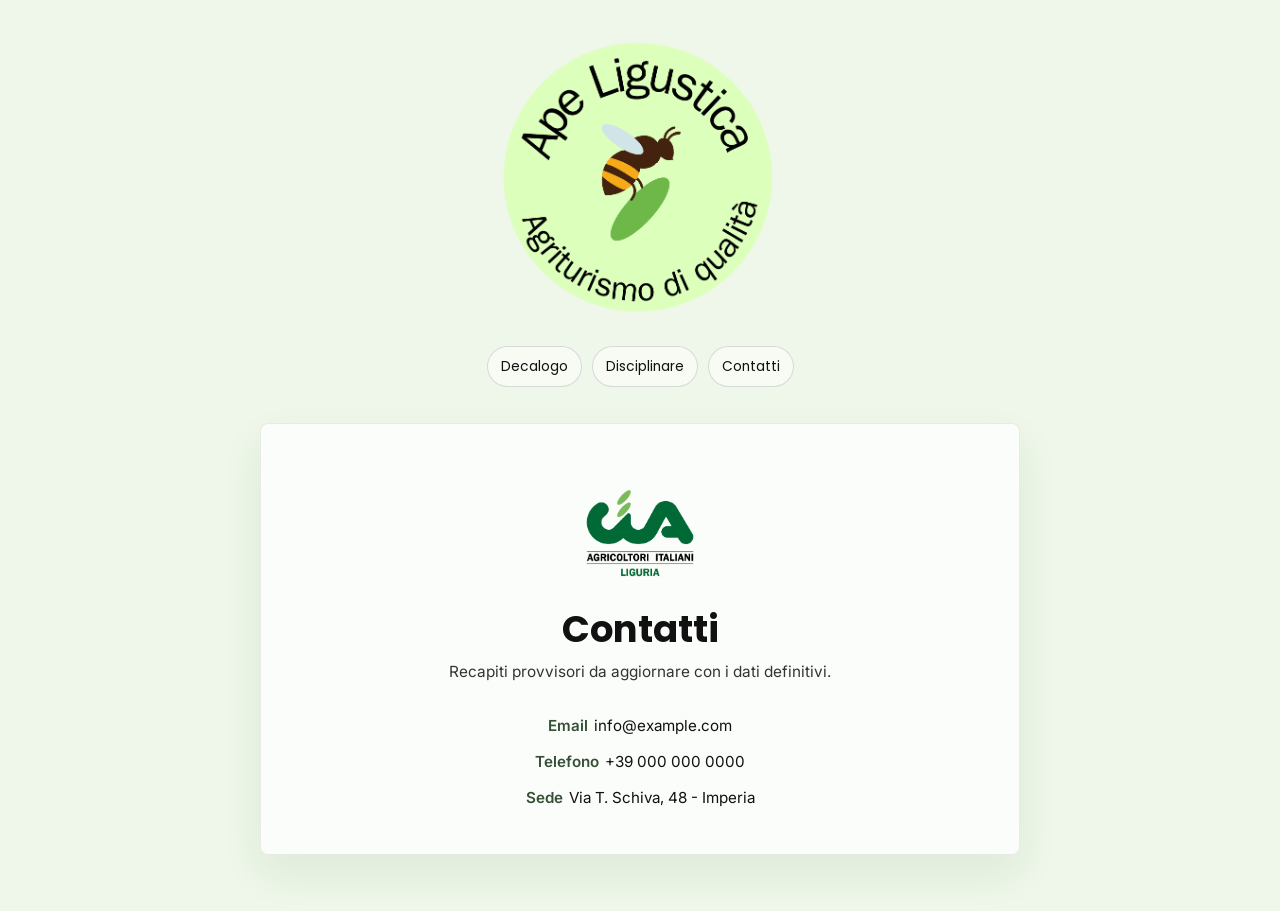
==== contatti.html @ fde1ad50 "Split content into separate pages" ====
<!DOCTYPE html>
<html lang="it">
<head>
  <meta charset="UTF-8">
  <meta name="viewport" content="width=device-width, initial-scale=1.0">
  <title>Contatti Ape Ligustica</title>
  <link rel="icon" type="image/png" href="ape-ligustica-logo.png">
  <link rel="apple-touch-icon" href="ape-ligustica-logo.png">
  <link rel="preconnect" href="https://fonts.googleapis.com">
  <link rel="preconnect" href="https://fonts.gstatic.com" crossorigin>
  <link href="https://fonts.googleapis.com/css2?family=Inter:wght@400;500;600&family=Poppins:wght@600;700&display=swap" rel="stylesheet">
  <style>
    * {
      box-sizing: border-box;
    }

    body {
      margin: 0;
      background: #eef7e9;
      color: #111;
      font-family: "Inter", Arial, sans-serif;
      font-size: 0.95rem;
      line-height: 1.7;
    }

    .page {
      width: min(100%, 980px);
      margin: 0 auto;
      padding: 32px 20px 56px;
    }

    .site-header {
      display: flex;
      flex-direction: column;
      align-items: center;
      justify-content: center;
      padding: 8px 0 36px;
    }

    .logo {
      display: block;
      width: min(60vw, 280px);
      height: auto;
      animation: logoFloat 4.5s ease-in-out infinite;
    }

    .quick-nav {
      display: flex;
      flex-wrap: wrap;
      justify-content: center;
      gap: 10px;
      margin-top: 26px;
      font-family: "Poppins", Arial, sans-serif;
      font-size: 0.86rem;
    }

    .quick-nav a {
      padding: 8px 13px;
      border: 1px solid rgba(17, 17, 17, 0.14);
      border-radius: 999px;
      background: rgba(255, 255, 255, 0.52);
      color: #111;
      text-decoration: none;
    }

    .quick-nav a:hover,
    .quick-nav a:focus {
      background: rgba(255, 255, 255, 0.82);
    }

    main {
      animation: fadeInUp 850ms ease-out both;
    }

    h1,
    h2 {
      margin: 0;
      color: #111;
      font-family: "Poppins", Arial, sans-serif;
      line-height: 1.25;
      text-align: center;
    }

    h1 {
      margin-bottom: 8px;
      font-size: clamp(1.55rem, 4vw, 2.3rem);
    }

    .section-intro {
      max-width: 620px;
      margin: 0 auto 28px;
      color: #333;
      text-align: center;
      font-size: 0.96rem;
      line-height: 1.6;
    }

    .content-panel {
      width: min(100%, 760px);
      margin: 0 auto;
      background: rgba(255, 255, 255, 0.72);
      border: 1px solid rgba(20, 20, 20, 0.08);
      border-radius: 8px;
      padding: clamp(26px, 5vw, 44px);
      box-shadow: 0 18px 40px rgba(44, 74, 39, 0.08);
      text-align: center;
    }

    .contact-logo {
      display: block;
      width: min(38vw, 120px);
      height: auto;
      margin: 0 auto 18px;
    }

    .contact-list {
      display: grid;
      gap: 10px;
      margin-top: 18px;
    }

    .contact-row {
      display: flex;
      flex-wrap: wrap;
      justify-content: center;
      gap: 6px;
    }

    .contact-label {
      color: #365037;
      font-weight: 600;
    }

    a {
      color: #111;
      text-decoration: none;
    }

    a:hover,
    a:focus {
      text-decoration: underline;
    }

    @keyframes fadeInUp {
      from {
        opacity: 0;
        transform: translateY(18px);
      }

      to {
        opacity: 1;
        transform: translateY(0);
      }
    }

    @keyframes logoFloat {
      0%,
      100% {
        transform: translateY(0);
      }

      50% {
        transform: translateY(-5px);
      }
    }

    @media (max-width: 640px) {
      .page {
        padding: 24px 14px 44px;
      }

      .logo {
        width: min(72vw, 220px);
      }
    }

    @media (prefers-reduced-motion: reduce) {
      main,
      .logo {
        animation: none;
      }
    }
  </style>
</head>
<body>
  <div class="page">
    <header class="site-header">
      <img src="ape-ligustica-logo.png" alt="Logo Ape Ligustica" class="logo">
      <nav class="quick-nav" aria-label="Navigazione principale">
        <a href="index.html#why-logo">Decalogo</a>
        <a href="disciplinare.html">Disciplinare</a>
        <a href="contatti.html">Contatti</a>
      </nav>
    </header>

    <main>
      <section class="content-panel" aria-labelledby="contatti">
        <img src="cia-liguria-logo.png" alt="Logo CIA Liguria" class="contact-logo">
        <h1 id="contatti">Contatti</h1>
        <p class="section-intro">Recapiti provvisori da aggiornare con i dati definitivi.</p>
        <div class="contact-list">
          <div class="contact-row">
            <span class="contact-label">Email</span>
            <a href="mailto:info@example.com">info@example.com</a>
          </div>
          <div class="contact-row">
            <span class="contact-label">Telefono</span>
            <a href="tel:+390000000000">+39 000 000 0000</a>
          </div>
          <div class="contact-row">
            <span class="contact-label">Sede</span>
            <span>Via T. Schiva, 48 - Imperia</span>
          </div>
        </div>
      </section>
    </main>
  </div>
</body>
</html>
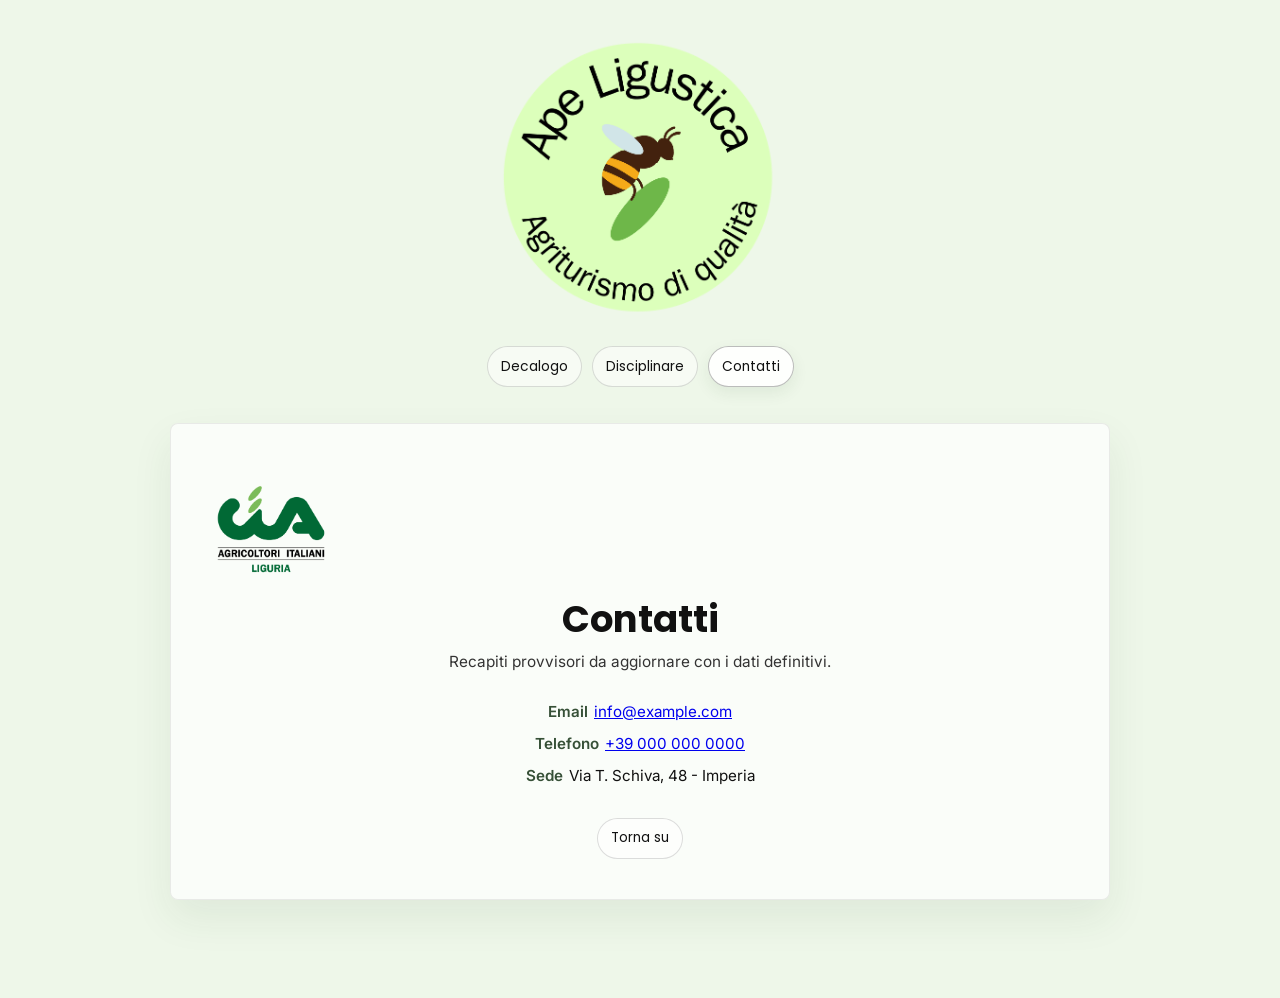
==== commit 9c0221a7: "Add shared styles and page navigation helpers" ====
--- a/contatti.html
+++ b/contatti.html
@@ -9,187 +9,16 @@
   <link rel="preconnect" href="https://fonts.googleapis.com">
   <link rel="preconnect" href="https://fonts.gstatic.com" crossorigin>
   <link href="https://fonts.googleapis.com/css2?family=Inter:wght@400;500;600&family=Poppins:wght@600;700&display=swap" rel="stylesheet">
-  <style>
-    * {
-      box-sizing: border-box;
-    }
-
-    body {
-      margin: 0;
-      background: #eef7e9;
-      color: #111;
-      font-family: "Inter", Arial, sans-serif;
-      font-size: 0.95rem;
-      line-height: 1.7;
-    }
-
-    .page {
-      width: min(100%, 980px);
-      margin: 0 auto;
-      padding: 32px 20px 56px;
-    }
-
-    .site-header {
-      display: flex;
-      flex-direction: column;
-      align-items: center;
-      justify-content: center;
-      padding: 8px 0 36px;
-    }
-
-    .logo {
-      display: block;
-      width: min(60vw, 280px);
-      height: auto;
-      animation: logoFloat 4.5s ease-in-out infinite;
-    }
-
-    .quick-nav {
-      display: flex;
-      flex-wrap: wrap;
-      justify-content: center;
-      gap: 10px;
-      margin-top: 26px;
-      font-family: "Poppins", Arial, sans-serif;
-      font-size: 0.86rem;
-    }
-
-    .quick-nav a {
-      padding: 8px 13px;
-      border: 1px solid rgba(17, 17, 17, 0.14);
-      border-radius: 999px;
-      background: rgba(255, 255, 255, 0.52);
-      color: #111;
-      text-decoration: none;
-    }
-
-    .quick-nav a:hover,
-    .quick-nav a:focus {
-      background: rgba(255, 255, 255, 0.82);
-    }
-
-    main {
-      animation: fadeInUp 850ms ease-out both;
-    }
-
-    h1,
-    h2 {
-      margin: 0;
-      color: #111;
-      font-family: "Poppins", Arial, sans-serif;
-      line-height: 1.25;
-      text-align: center;
-    }
-
-    h1 {
-      margin-bottom: 8px;
-      font-size: clamp(1.55rem, 4vw, 2.3rem);
-    }
-
-    .section-intro {
-      max-width: 620px;
-      margin: 0 auto 28px;
-      color: #333;
-      text-align: center;
-      font-size: 0.96rem;
-      line-height: 1.6;
-    }
-
-    .content-panel {
-      width: min(100%, 760px);
-      margin: 0 auto;
-      background: rgba(255, 255, 255, 0.72);
-      border: 1px solid rgba(20, 20, 20, 0.08);
-      border-radius: 8px;
-      padding: clamp(26px, 5vw, 44px);
-      box-shadow: 0 18px 40px rgba(44, 74, 39, 0.08);
-      text-align: center;
-    }
-
-    .contact-logo {
-      display: block;
-      width: min(38vw, 120px);
-      height: auto;
-      margin: 0 auto 18px;
-    }
-
-    .contact-list {
-      display: grid;
-      gap: 10px;
-      margin-top: 18px;
-    }
-
-    .contact-row {
-      display: flex;
-      flex-wrap: wrap;
-      justify-content: center;
-      gap: 6px;
-    }
-
-    .contact-label {
-      color: #365037;
-      font-weight: 600;
-    }
-
-    a {
-      color: #111;
-      text-decoration: none;
-    }
-
-    a:hover,
-    a:focus {
-      text-decoration: underline;
-    }
-
-    @keyframes fadeInUp {
-      from {
-        opacity: 0;
-        transform: translateY(18px);
-      }
-
-      to {
-        opacity: 1;
-        transform: translateY(0);
-      }
-    }
-
-    @keyframes logoFloat {
-      0%,
-      100% {
-        transform: translateY(0);
-      }
-
-      50% {
-        transform: translateY(-5px);
-      }
-    }
-
-    @media (max-width: 640px) {
-      .page {
-        padding: 24px 14px 44px;
-      }
-
-      .logo {
-        width: min(72vw, 220px);
-      }
-    }
-
-    @media (prefers-reduced-motion: reduce) {
-      main,
-      .logo {
-        animation: none;
-      }
-    }
-  </style>
+  <link rel="stylesheet" href="style.css">
 </head>
 <body>
   <div class="page">
-    <header class="site-header">
+    <header class="site-header" id="top">
       <img src="ape-ligustica-logo.png" alt="Logo Ape Ligustica" class="logo">
       <nav class="quick-nav" aria-label="Navigazione principale">
         <a href="index.html#why-logo">Decalogo</a>
         <a href="disciplinare.html">Disciplinare</a>
-        <a href="contatti.html">Contatti</a>
+        <a href="contatti.html" class="active">Contatti</a>
       </nav>
     </header>
 
@@ -212,6 +41,7 @@
             <span>Via T. Schiva, 48 - Imperia</span>
           </div>
         </div>
+        <div class="back-top"><a href="#top">Torna su</a></div>
       </section>
     </main>
   </div>
--- a/style.css
+++ b/style.css
@@ -0,0 +1,379 @@
+* {
+      box-sizing: border-box;
+    }
+
+    html {
+      scroll-behavior: smooth;
+    }
+
+    body {
+      margin: 0;
+      background: #eef7e9;
+      color: #111;
+      font-family: "Inter", Arial, sans-serif;
+      font-size: 0.95rem;
+      line-height: 1.7;
+    }
+
+    .page {
+      width: min(100%, 980px);
+      margin: 0 auto;
+      padding: 32px 20px 56px;
+    }
+
+    .site-header {
+      display: flex;
+      flex-direction: column;
+      align-items: center;
+      justify-content: center;
+      padding: 8px 0 36px;
+    }
+
+    .logo {
+      display: block;
+      width: min(60vw, 280px);
+      height: auto;
+      animation: logoFloat 4.5s ease-in-out infinite;
+    }
+
+    main {
+      animation: fadeInUp 850ms ease-out both;
+    }
+
+    .quick-nav {
+      display: flex;
+      flex-wrap: wrap;
+      justify-content: center;
+      gap: 10px;
+      margin-top: 26px;
+      font-family: "Poppins", Arial, sans-serif;
+      font-size: 0.86rem;
+    }
+
+    .quick-nav a {
+      padding: 8px 13px;
+      border: 1px solid rgba(17, 17, 17, 0.14);
+      border-radius: 999px;
+      background: rgba(255, 255, 255, 0.52);
+      color: #111;
+      text-decoration: none;
+    }
+
+    .quick-nav a:hover,
+    .quick-nav a:focus {
+      background: rgba(255, 255, 255, 0.82);
+    }
+
+    section {
+      margin: 0 0 42px;
+    }
+
+    h1,
+    h2,
+    h3 {
+      margin: 0;
+      color: #111;
+      font-family: "Poppins", Arial, sans-serif;
+      line-height: 1.25;
+    }
+
+    h1 {
+      margin-bottom: 8px;
+      font-size: clamp(1.55rem, 4vw, 2.3rem);
+      text-align: center;
+    }
+
+    .section-intro {
+      max-width: 620px;
+      margin: 0 auto 24px;
+      color: #333;
+      text-align: center;
+      font-size: 0.96rem;
+      line-height: 1.6;
+    }
+
+    h2 {
+      margin: 36px 0 14px;
+      font-size: clamp(1.2rem, 3vw, 1.55rem);
+    }
+
+    h3 {
+      margin: 24px 0 10px;
+      font-size: clamp(1.05rem, 2.6vw, 1.25rem);
+    }
+
+    p {
+      margin: 0 0 14px;
+    }
+
+    ol,
+    ul {
+      margin: 0;
+      padding-left: 1.4rem;
+    }
+
+    li {
+      margin: 0 0 12px;
+      padding-left: 0.2rem;
+    }
+
+    .content-panel {
+      background: rgba(255, 255, 255, 0.72);
+      border: 1px solid rgba(20, 20, 20, 0.08);
+      border-radius: 8px;
+      padding: clamp(22px, 4vw, 40px);
+      box-shadow: 0 18px 40px rgba(44, 74, 39, 0.08);
+    }
+
+    .decalogue {
+      counter-reset: decalogue;
+      display: grid;
+      grid-template-columns: repeat(2, minmax(0, 1fr));
+      gap: 14px;
+      list-style: none;
+      padding: 0;
+    }
+
+    .decalogue li {
+      display: grid;
+      justify-items: center;
+      gap: 12px;
+      min-height: 100%;
+      margin: 0;
+      padding: 18px 16px;
+      background: rgba(255, 255, 255, 0.5);
+      border: 1px solid rgba(17, 17, 17, 0.08);
+      border-radius: 8px;
+      text-align: center;
+    }
+
+    .decalogue li::before {
+      width: 2rem;
+      height: 2rem;
+      border-radius: 50%;
+      background: #dcefd3;
+      color: #111;
+      content: counter(decalogue);
+      counter-increment: decalogue;
+      display: grid;
+      place-items: center;
+      font-family: "Poppins", Arial, sans-serif;
+      font-size: 0.9rem;
+      font-weight: 700;
+    }
+
+    .document-title {
+      margin: 0 0 8px;
+      text-align: center;
+    }
+
+    .document-subtitle {
+      max-width: 620px;
+      margin: 0 auto 28px;
+      color: #333;
+      text-align: center;
+      font-size: 0.94rem;
+      line-height: 1.6;
+    }
+
+    .disciplinary-content {
+      max-width: 760px;
+      margin: 0 auto;
+    }
+
+    .article-block {
+      margin: 22px 0;
+      padding: 20px 22px;
+      background: rgba(255, 255, 255, 0.58);
+      border: 1px solid rgba(17, 17, 17, 0.08);
+      border-left: 4px solid #c6dfba;
+      border-radius: 8px;
+    }
+
+    .article-block h3 {
+      margin-top: 0;
+    }
+
+    .article-block p:last-child,
+    .article-block ul:last-child {
+      margin-bottom: 0;
+    }
+
+    .office {
+      margin: 28px 0;
+      padding: 18px 20px;
+      background: #f7fbf4;
+      border-left: 4px solid #b8d7a9;
+    }
+
+    .sanctions {
+      margin-top: 8px;
+    }
+
+    .contacts {
+      display: grid;
+      justify-items: center;
+      gap: 10px;
+      margin-top: 46px;
+      padding-top: 24px;
+      border-top: 1px solid rgba(17, 17, 17, 0.18);
+      text-align: center;
+    }
+
+    .contacts h2 {
+      margin: 0 0 6px;
+    }
+
+    .contacts a {
+      color: #111;
+      text-decoration: none;
+    }
+
+    .contacts a:hover,
+    .contacts a:focus {
+      text-decoration: underline;
+    }
+
+    .contact-logo {
+      display: block;
+      width: min(38vw, 120px);
+      height: auto;
+      margin-bottom: 12px;
+    }
+
+    .contact-list {
+      display: grid;
+      gap: 6px;
+      margin-top: 4px;
+    }
+
+    .contact-row {
+      display: flex;
+      flex-wrap: wrap;
+      justify-content: center;
+      gap: 6px;
+    }
+
+    .contact-label {
+      color: #365037;
+      font-weight: 600;
+    }
+
+    @keyframes fadeInUp {
+      from {
+        opacity: 0;
+        transform: translateY(18px);
+      }
+
+      to {
+        opacity: 1;
+        transform: translateY(0);
+      }
+    }
+
+    @keyframes logoFloat {
+      0%,
+      100% {
+        transform: translateY(0);
+      }
+
+      50% {
+        transform: translateY(-5px);
+      }
+    }
+
+    @media (max-width: 640px) {
+      .page {
+        padding: 24px 14px 44px;
+      }
+
+      .site-header {
+        padding-bottom: 28px;
+      }
+
+      .logo {
+        width: min(72vw, 220px);
+      }
+
+      .content-panel {
+        padding: 20px 16px;
+      }
+
+      .decalogue {
+        grid-template-columns: 1fr;
+      }
+
+      .article-block {
+        padding: 18px 16px;
+      }
+    }
+
+    @media (prefers-reduced-motion: reduce) {
+      html {
+        scroll-behavior: auto;
+      }
+
+      main,
+      .logo {
+        animation: none;
+      }
+    }
+
+
+.quick-nav a.active {
+  background: rgba(255, 255, 255, 0.9);
+  border-color: rgba(17, 17, 17, 0.28);
+  box-shadow: 0 6px 16px rgba(44, 74, 39, 0.08);
+}
+
+.article-index {
+  display: flex;
+  flex-wrap: wrap;
+  justify-content: center;
+  gap: 8px;
+  margin: 0 auto 28px;
+  padding: 0;
+  list-style: none;
+}
+
+.article-index a {
+  display: inline-flex;
+  align-items: center;
+  justify-content: center;
+  min-width: 3.2rem;
+  padding: 7px 10px;
+  border: 1px solid rgba(17, 17, 17, 0.14);
+  border-radius: 999px;
+  background: rgba(255, 255, 255, 0.54);
+  color: #111;
+  font-family: "Poppins", Arial, sans-serif;
+  font-size: 0.82rem;
+  text-decoration: none;
+}
+
+.article-index a:hover,
+.article-index a:focus {
+  background: rgba(255, 255, 255, 0.86);
+}
+
+.back-top {
+  display: flex;
+  justify-content: center;
+  margin-top: 30px;
+}
+
+.back-top a {
+  padding: 8px 13px;
+  border: 1px solid rgba(17, 17, 17, 0.14);
+  border-radius: 999px;
+  background: rgba(255, 255, 255, 0.54);
+  color: #111;
+  font-family: "Poppins", Arial, sans-serif;
+  font-size: 0.84rem;
+  text-decoration: none;
+}
+
+.back-top a:hover,
+.back-top a:focus {
+  background: rgba(255, 255, 255, 0.86);
+}
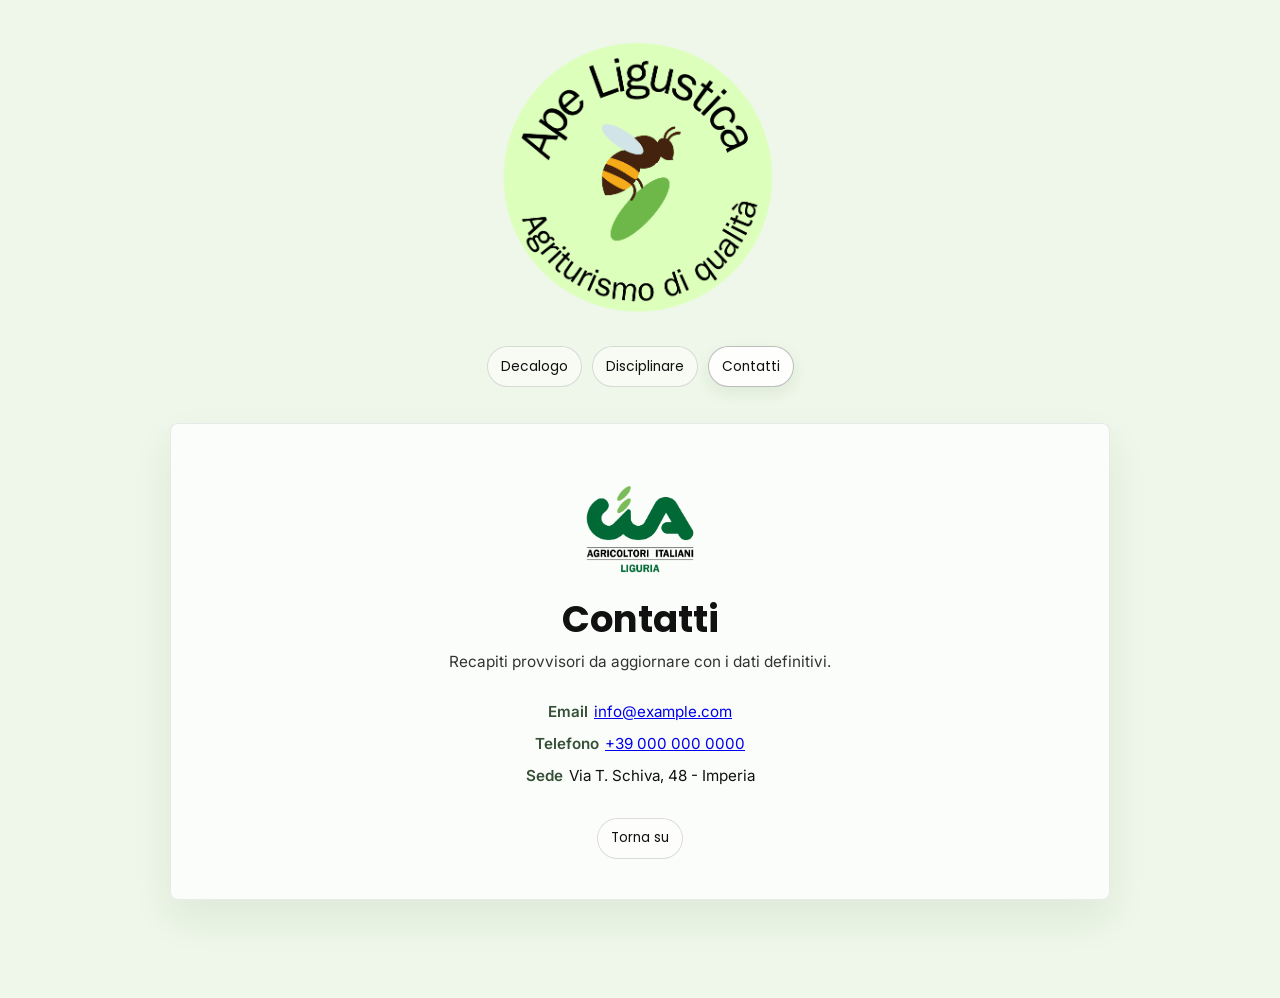
==== commit 05116204: "Return to home on page reload" ====
--- a/contatti.html
+++ b/contatti.html
@@ -10,6 +10,7 @@
   <link rel="preconnect" href="https://fonts.gstatic.com" crossorigin>
   <link href="https://fonts.googleapis.com/css2?family=Inter:wght@400;500;600&family=Poppins:wght@600;700&display=swap" rel="stylesheet">
   <link rel="stylesheet" href="style.css">
+  <script src="reload-home.js" defer></script>
 </head>
 <body>
   <div class="page">
--- a/style.css
+++ b/style.css
@@ -238,7 +238,7 @@
       display: block;
       width: min(38vw, 120px);
       height: auto;
-      margin-bottom: 12px;
+      margin: 0 auto 12px;
     }
 
     .contact-list {
